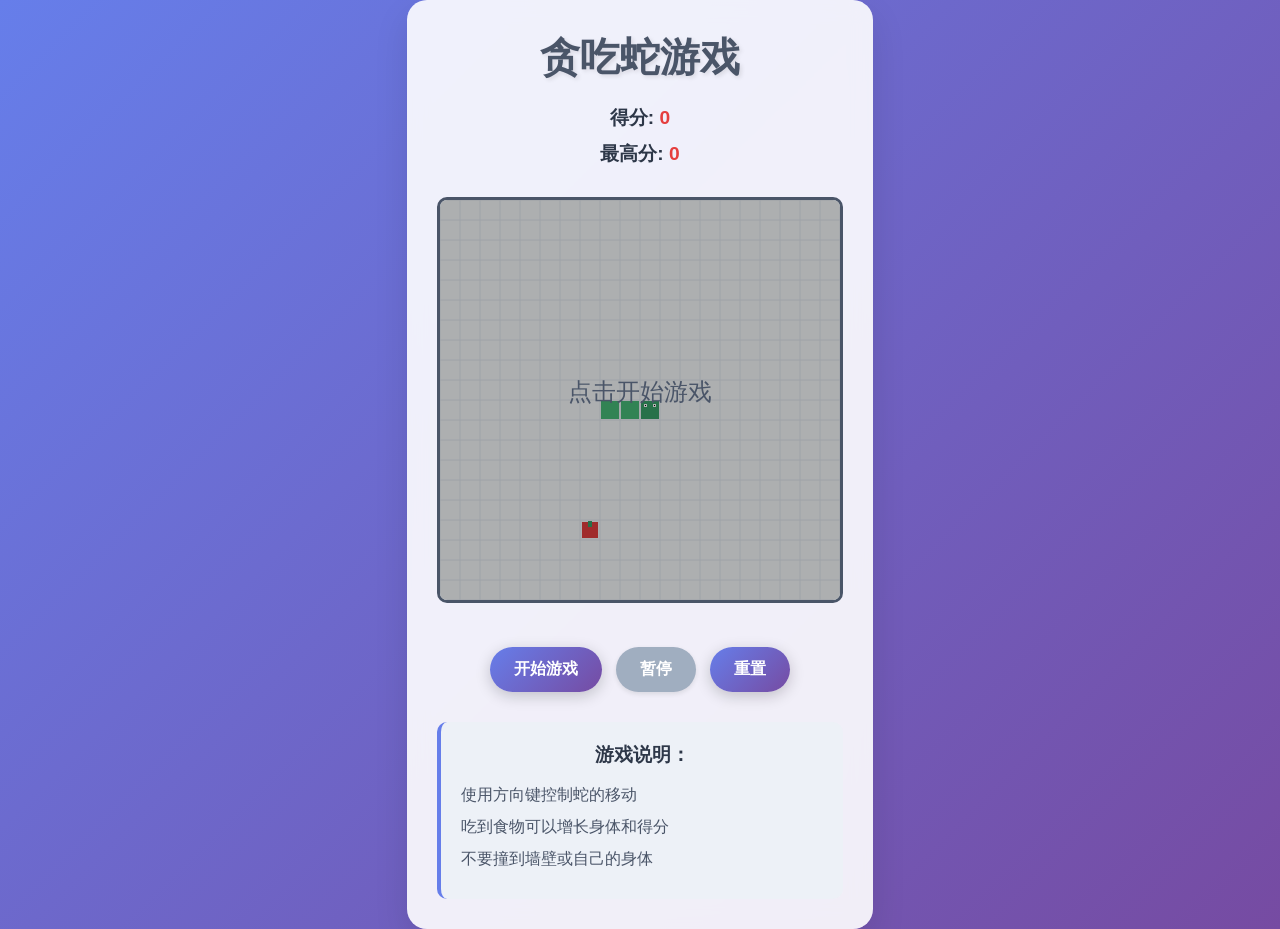
==== index.html @ 2bd640c3 "Create Snake game with HTML, CSS, and JavaScript Co-authored-by: zhiyan_tiyan_02 <zhiyan_tiyan_02@16" ====
<!DOCTYPE html>
<html lang="zh-CN">
<head>
    <meta charset="UTF-8">
    <meta name="viewport" content="width=device-width, initial-scale=1.0">
    <title>贪吃蛇游戏</title>
    <link rel="stylesheet" href="style.css">
</head>
<body>
    <div class="game-container">
        <h1>贪吃蛇游戏</h1>
        <div class="score">得分: <span id="score">0</span></div>
        <div class="high-score">最高分: <span id="high-score">0</span></div>
        <canvas id="gameCanvas" width="400" height="400"></canvas>
        <div class="controls">
            <button id="startBtn">开始游戏</button>
            <button id="pauseBtn">暂停</button>
            <button id="resetBtn">重置</button>
        </div>
        <div class="instructions">
            <h3>游戏说明：</h3>
            <p>使用方向键控制蛇的移动</p>
            <p>吃到食物可以增长身体和得分</p>
            <p>不要撞到墙壁或自己的身体</p>
        </div>
    </div>
    <script src="script.js"></script>
</body>
</html>
---- style.css ----
* {
    margin: 0;
    padding: 0;
    box-sizing: border-box;
}

body {
    font-family: 'Arial', sans-serif;
    background: linear-gradient(135deg, #667eea 0%, #764ba2 100%);
    min-height: 100vh;
    display: flex;
    justify-content: center;
    align-items: center;
    color: #333;
}

.game-container {
    background: rgba(255, 255, 255, 0.9);
    border-radius: 20px;
    padding: 30px;
    box-shadow: 0 15px 35px rgba(0, 0, 0, 0.1);
    text-align: center;
    max-width: 500px;
    backdrop-filter: blur(10px);
}

h1 {
    color: #4a5568;
    margin-bottom: 20px;
    font-size: 2.5em;
    text-shadow: 2px 2px 4px rgba(0, 0, 0, 0.1);
}

.score, .high-score {
    font-size: 1.2em;
    margin: 10px 0;
    color: #2d3748;
    font-weight: bold;
}

.score span, .high-score span {
    color: #e53e3e;
}

#gameCanvas {
    border: 3px solid #4a5568;
    border-radius: 10px;
    margin: 20px 0;
    background-color: #f7fafc;
    box-shadow: inset 0 2px 10px rgba(0, 0, 0, 0.1);
}

.controls {
    margin: 20px 0;
}

button {
    background: linear-gradient(135deg, #667eea 0%, #764ba2 100%);
    color: white;
    border: none;
    padding: 12px 24px;
    margin: 0 5px;
    border-radius: 25px;
    cursor: pointer;
    font-size: 16px;
    font-weight: bold;
    transition: all 0.3s ease;
    box-shadow: 0 4px 15px rgba(0, 0, 0, 0.2);
}

button:hover {
    transform: translateY(-2px);
    box-shadow: 0 6px 20px rgba(0, 0, 0, 0.3);
}

button:active {
    transform: translateY(0);
}

button:disabled {
    background: #a0aec0;
    cursor: not-allowed;
    transform: none;
    box-shadow: 0 2px 5px rgba(0, 0, 0, 0.1);
}

.instructions {
    margin-top: 30px;
    text-align: left;
    background: rgba(237, 242, 247, 0.8);
    padding: 20px;
    border-radius: 10px;
    border-left: 4px solid #667eea;
}

.instructions h3 {
    color: #2d3748;
    margin-bottom: 15px;
    text-align: center;
}

.instructions p {
    margin: 8px 0;
    color: #4a5568;
    line-height: 1.5;
}

/* 响应式设计 */
@media (max-width: 480px) {
    .game-container {
        margin: 20px;
        padding: 20px;
    }
    
    h1 {
        font-size: 2em;
    }
    
    #gameCanvas {
        width: 300px;
        height: 300px;
    }
    
    button {
        padding: 10px 20px;
        font-size: 14px;
        margin: 5px 2px;
    }
}

/* 游戏状态指示 */
.game-over {
    position: absolute;
    top: 50%;
    left: 50%;
    transform: translate(-50%, -50%);
    background: rgba(231, 76, 60, 0.9);
    color: white;
    padding: 20px;
    border-radius: 10px;
    font-size: 1.5em;
    font-weight: bold;
    display: none;
}

.paused {
    position: absolute;
    top: 50%;
    left: 50%;
    transform: translate(-50%, -50%);
    background: rgba(52, 152, 219, 0.9);
    color: white;
    padding: 20px;
    border-radius: 10px;
    font-size: 1.5em;
    font-weight: bold;
    display: none;
}
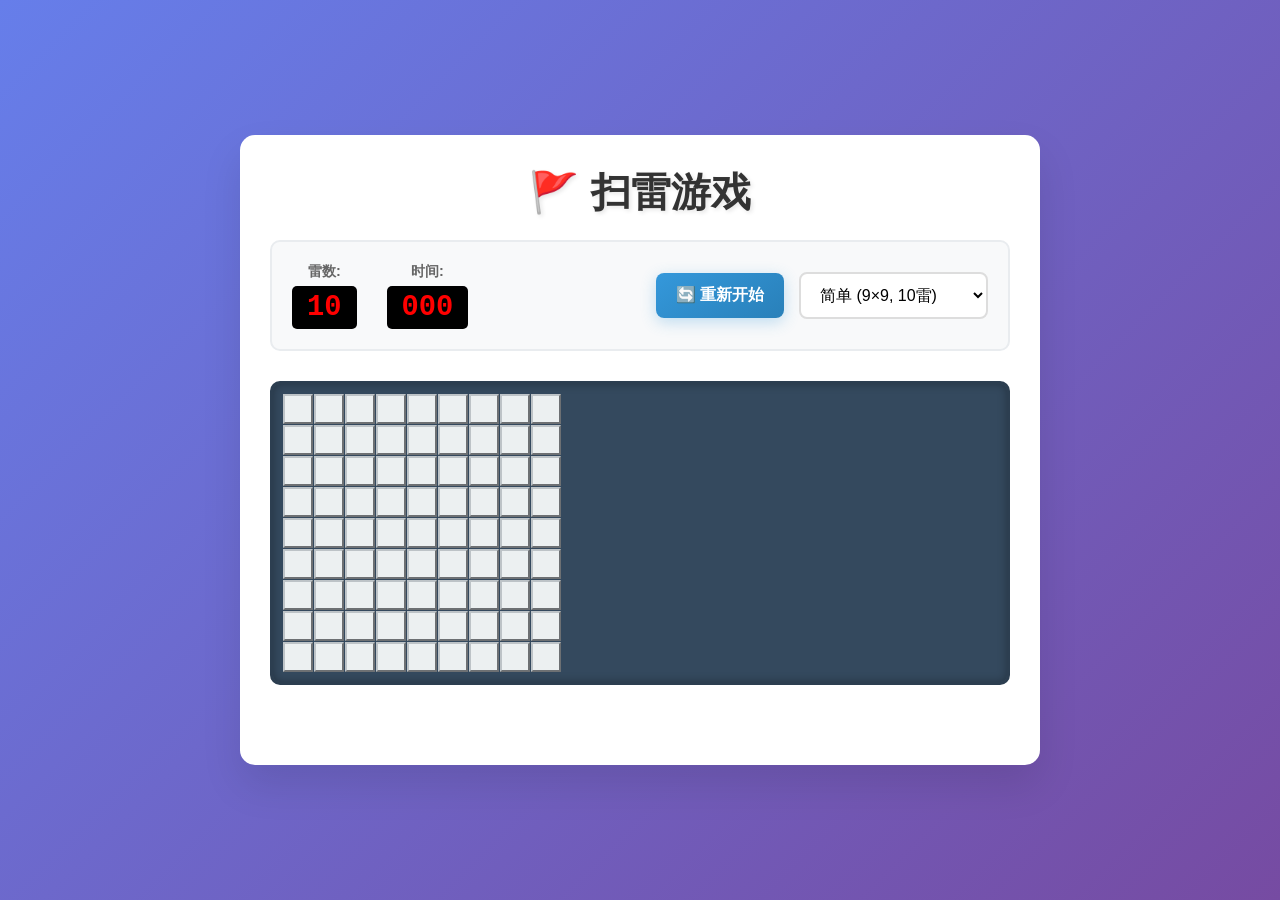
==== commit ba86d6d9: "Convert Snake game to Minesweeper with full game logic and styling Co-authored-by: zhiyan_tiyan_02 <" ====
--- a/index.html
+++ b/index.html
@@ -3,27 +3,41 @@
 <head>
     <meta charset="UTF-8">
     <meta name="viewport" content="width=device-width, initial-scale=1.0">
-    <title>贪吃蛇游戏</title>
+    <title>扫雷游戏 - Minesweeper</title>
     <link rel="stylesheet" href="style.css">
 </head>
 <body>
-    <div class="game-container">
-        <h1>贪吃蛇游戏</h1>
-        <div class="score">得分: <span id="score">0</span></div>
-        <div class="high-score">最高分: <span id="high-score">0</span></div>
-        <canvas id="gameCanvas" width="400" height="400"></canvas>
-        <div class="controls">
-            <button id="startBtn">开始游戏</button>
-            <button id="pauseBtn">暂停</button>
-            <button id="resetBtn">重置</button>
-        </div>
-        <div class="instructions">
-            <h3>游戏说明：</h3>
-            <p>使用方向键控制蛇的移动</p>
-            <p>吃到食物可以增长身体和得分</p>
-            <p>不要撞到墙壁或自己的身体</p>
-        </div>
+    <div class="container">
+        <header>
+            <h1>🚩 扫雷游戏</h1>
+            <div class="controls">
+                <div class="game-info">
+                    <div class="info-item">
+                        <span class="label">雷数:</span>
+                        <span id="mine-count">10</span>
+                    </div>
+                    <div class="info-item">
+                        <span class="label">时间:</span>
+                        <span id="timer">000</span>
+                    </div>
+                </div>
+                <div class="buttons">
+                    <button id="restart-btn" class="btn">🔄 重新开始</button>
+                    <select id="difficulty" class="select">
+                        <option value="easy">简单 (9×9, 10雷)</option>
+                        <option value="medium">中等 (16×16, 40雷)</option>
+                        <option value="hard">困难 (30×16, 99雷)</option>
+                    </select>
+                </div>
+            </div>
+        </header>
+        
+        <main>
+            <div id="game-board" class="game-board"></div>
+            <div id="game-status" class="game-status"></div>
+        </main>
     </div>
+    
     <script src="script.js"></script>
 </body>
 </html>
--- a/style.css
+++ b/style.css
@@ -5,154 +5,282 @@
 }
 
 body {
-    font-family: 'Arial', sans-serif;
+    font-family: 'Segoe UI', Tahoma, Geneva, Verdana, sans-serif;
     background: linear-gradient(135deg, #667eea 0%, #764ba2 100%);
     min-height: 100vh;
     display: flex;
+    align-items: center;
     justify-content: center;
-    align-items: center;
+    padding: 20px;
+}
+
+.container {
+    background: white;
+    border-radius: 15px;
+    box-shadow: 0 20px 40px rgba(0, 0, 0, 0.1);
+    padding: 30px;
+    max-width: 800px;
+    width: 100%;
+}
+
+header {
+    text-align: center;
+    margin-bottom: 30px;
+}
+
+h1 {
     color: #333;
-}
-
-.game-container {
-    background: rgba(255, 255, 255, 0.9);
-    border-radius: 20px;
-    padding: 30px;
-    box-shadow: 0 15px 35px rgba(0, 0, 0, 0.1);
-    text-align: center;
-    max-width: 500px;
-    backdrop-filter: blur(10px);
-}
-
-h1 {
-    color: #4a5568;
+    font-size: 2.5em;
     margin-bottom: 20px;
-    font-size: 2.5em;
     text-shadow: 2px 2px 4px rgba(0, 0, 0, 0.1);
 }
 
-.score, .high-score {
-    font-size: 1.2em;
-    margin: 10px 0;
-    color: #2d3748;
-    font-weight: bold;
-}
-
-.score span, .high-score span {
-    color: #e53e3e;
-}
-
-#gameCanvas {
-    border: 3px solid #4a5568;
-    border-radius: 10px;
-    margin: 20px 0;
-    background-color: #f7fafc;
-    box-shadow: inset 0 2px 10px rgba(0, 0, 0, 0.1);
-}
-
 .controls {
-    margin: 20px 0;
-}
-
-button {
-    background: linear-gradient(135deg, #667eea 0%, #764ba2 100%);
-    color: white;
-    border: none;
-    padding: 12px 24px;
-    margin: 0 5px;
-    border-radius: 25px;
-    cursor: pointer;
-    font-size: 16px;
-    font-weight: bold;
-    transition: all 0.3s ease;
-    box-shadow: 0 4px 15px rgba(0, 0, 0, 0.2);
-}
-
-button:hover {
-    transform: translateY(-2px);
-    box-shadow: 0 6px 20px rgba(0, 0, 0, 0.3);
-}
-
-button:active {
-    transform: translateY(0);
-}
-
-button:disabled {
-    background: #a0aec0;
-    cursor: not-allowed;
-    transform: none;
-    box-shadow: 0 2px 5px rgba(0, 0, 0, 0.1);
-}
-
-.instructions {
-    margin-top: 30px;
-    text-align: left;
-    background: rgba(237, 242, 247, 0.8);
+    display: flex;
+    justify-content: space-between;
+    align-items: center;
+    flex-wrap: wrap;
+    gap: 20px;
+    background: #f8f9fa;
     padding: 20px;
     border-radius: 10px;
-    border-left: 4px solid #667eea;
-}
-
-.instructions h3 {
-    color: #2d3748;
-    margin-bottom: 15px;
-    text-align: center;
-}
-
-.instructions p {
-    margin: 8px 0;
-    color: #4a5568;
-    line-height: 1.5;
-}
-
-/* 响应式设计 */
-@media (max-width: 480px) {
-    .game-container {
-        margin: 20px;
+    border: 2px solid #e9ecef;
+}
+
+.game-info {
+    display: flex;
+    gap: 30px;
+}
+
+.info-item {
+    display: flex;
+    flex-direction: column;
+    align-items: center;
+    gap: 5px;
+}
+
+.label {
+    font-size: 0.9em;
+    color: #666;
+    font-weight: 600;
+}
+
+#mine-count, #timer {
+    font-size: 1.8em;
+    font-weight: bold;
+    color: #e74c3c;
+    background: #000;
+    color: #ff0000;
+    padding: 5px 15px;
+    border-radius: 5px;
+    font-family: 'Courier New', monospace;
+    min-width: 60px;
+    text-align: center;
+}
+
+.buttons {
+    display: flex;
+    gap: 15px;
+    align-items: center;
+}
+
+.btn {
+    background: linear-gradient(145deg, #3498db, #2980b9);
+    color: white;
+    border: none;
+    padding: 12px 20px;
+    border-radius: 8px;
+    cursor: pointer;
+    font-size: 1em;
+    font-weight: 600;
+    transition: all 0.3s ease;
+    box-shadow: 0 4px 15px rgba(52, 152, 219, 0.3);
+}
+
+.btn:hover {
+    transform: translateY(-2px);
+    box-shadow: 0 6px 20px rgba(52, 152, 219, 0.4);
+}
+
+.btn:active {
+    transform: translateY(0);
+}
+
+.select {
+    padding: 12px 15px;
+    border: 2px solid #ddd;
+    border-radius: 8px;
+    font-size: 1em;
+    background: white;
+    cursor: pointer;
+    transition: border-color 0.3s ease;
+}
+
+.select:focus {
+    outline: none;
+    border-color: #3498db;
+}
+
+.game-board {
+    display: inline-block;
+    border: 3px solid #2c3e50;
+    border-radius: 10px;
+    background: #34495e;
+    padding: 10px;
+    margin: 20px auto;
+    box-shadow: inset 0 0 10px rgba(0, 0, 0, 0.3);
+}
+
+.cell {
+    width: 30px;
+    height: 30px;
+    border: 2px outset #bdc3c7;
+    background: #ecf0f1;
+    display: inline-block;
+    text-align: center;
+    line-height: 26px;
+    font-weight: bold;
+    font-size: 14px;
+    cursor: pointer;
+    user-select: none;
+    transition: all 0.1s ease;
+    position: relative;
+}
+
+.cell:hover {
+    background: #d5dbdb;
+    transform: scale(1.05);
+}
+
+.cell.revealed {
+    border: 1px inset #95a5a6;
+    background: #bdc3c7;
+    cursor: default;
+}
+
+.cell.revealed:hover {
+    transform: none;
+}
+
+.cell.mine {
+    background: #e74c3c !important;
+    color: white;
+}
+
+.cell.flagged {
+    background: #f39c12;
+    color: white;
+}
+
+.cell.flagged::before {
+    content: "🚩";
+    font-size: 16px;
+}
+
+.cell.questioned {
+    background: #9b59b6;
+    color: white;
+}
+
+.cell.questioned::before {
+    content: "?";
+    font-size: 16px;
+    font-weight: bold;
+}
+
+.cell.exploded {
+    background: #c0392b !important;
+    animation: explode 0.3s ease;
+}
+
+@keyframes explode {
+    0% { transform: scale(1); }
+    50% { transform: scale(1.3); }
+    100% { transform: scale(1); }
+}
+
+/* Number colors for adjacent mine counts */
+.cell.num-1 { color: #3498db; }
+.cell.num-2 { color: #27ae60; }
+.cell.num-3 { color: #e74c3c; }
+.cell.num-4 { color: #8e44ad; }
+.cell.num-5 { color: #d35400; }
+.cell.num-6 { color: #16a085; }
+.cell.num-7 { color: #2c3e50; }
+.cell.num-8 { color: #7f8c8d; }
+
+.game-status {
+    text-align: center;
+    margin-top: 20px;
+    font-size: 1.2em;
+    font-weight: bold;
+    min-height: 30px;
+}
+
+.status-win {
+    color: #27ae60;
+    animation: bounce 1s infinite;
+}
+
+.status-lose {
+    color: #e74c3c;
+    animation: shake 0.5s ease-in-out;
+}
+
+@keyframes bounce {
+    0%, 20%, 50%, 80%, 100% { transform: translateY(0); }
+    40% { transform: translateY(-10px); }
+    60% { transform: translateY(-5px); }
+}
+
+@keyframes shake {
+    0%, 100% { transform: translateX(0); }
+    10%, 30%, 50%, 70%, 90% { transform: translateX(-5px); }
+    20%, 40%, 60%, 80% { transform: translateX(5px); }
+}
+
+main {
+    text-align: center;
+}
+
+/* Responsive design */
+@media (max-width: 768px) {
+    .container {
         padding: 20px;
+        margin: 10px;
     }
     
     h1 {
         font-size: 2em;
     }
     
-    #gameCanvas {
-        width: 300px;
-        height: 300px;
-    }
-    
-    button {
-        padding: 10px 20px;
-        font-size: 14px;
-        margin: 5px 2px;
-    }
-}
-
-/* 游戏状态指示 */
-.game-over {
-    position: absolute;
-    top: 50%;
-    left: 50%;
-    transform: translate(-50%, -50%);
-    background: rgba(231, 76, 60, 0.9);
-    color: white;
-    padding: 20px;
-    border-radius: 10px;
-    font-size: 1.5em;
-    font-weight: bold;
-    display: none;
-}
-
-.paused {
-    position: absolute;
-    top: 50%;
-    left: 50%;
-    transform: translate(-50%, -50%);
-    background: rgba(52, 152, 219, 0.9);
-    color: white;
-    padding: 20px;
-    border-radius: 10px;
-    font-size: 1.5em;
-    font-weight: bold;
-    display: none;
+    .controls {
+        flex-direction: column;
+        gap: 15px;
+    }
+    
+    .game-info {
+        gap: 20px;
+    }
+    
+    .cell {
+        width: 25px;
+        height: 25px;
+        line-height: 21px;
+        font-size: 12px;
+    }
+}
+
+@media (max-width: 480px) {
+    .cell {
+        width: 20px;
+        height: 20px;
+        line-height: 16px;
+        font-size: 10px;
+    }
+    
+    .game-info {
+        flex-direction: column;
+        gap: 10px;
+    }
 }
